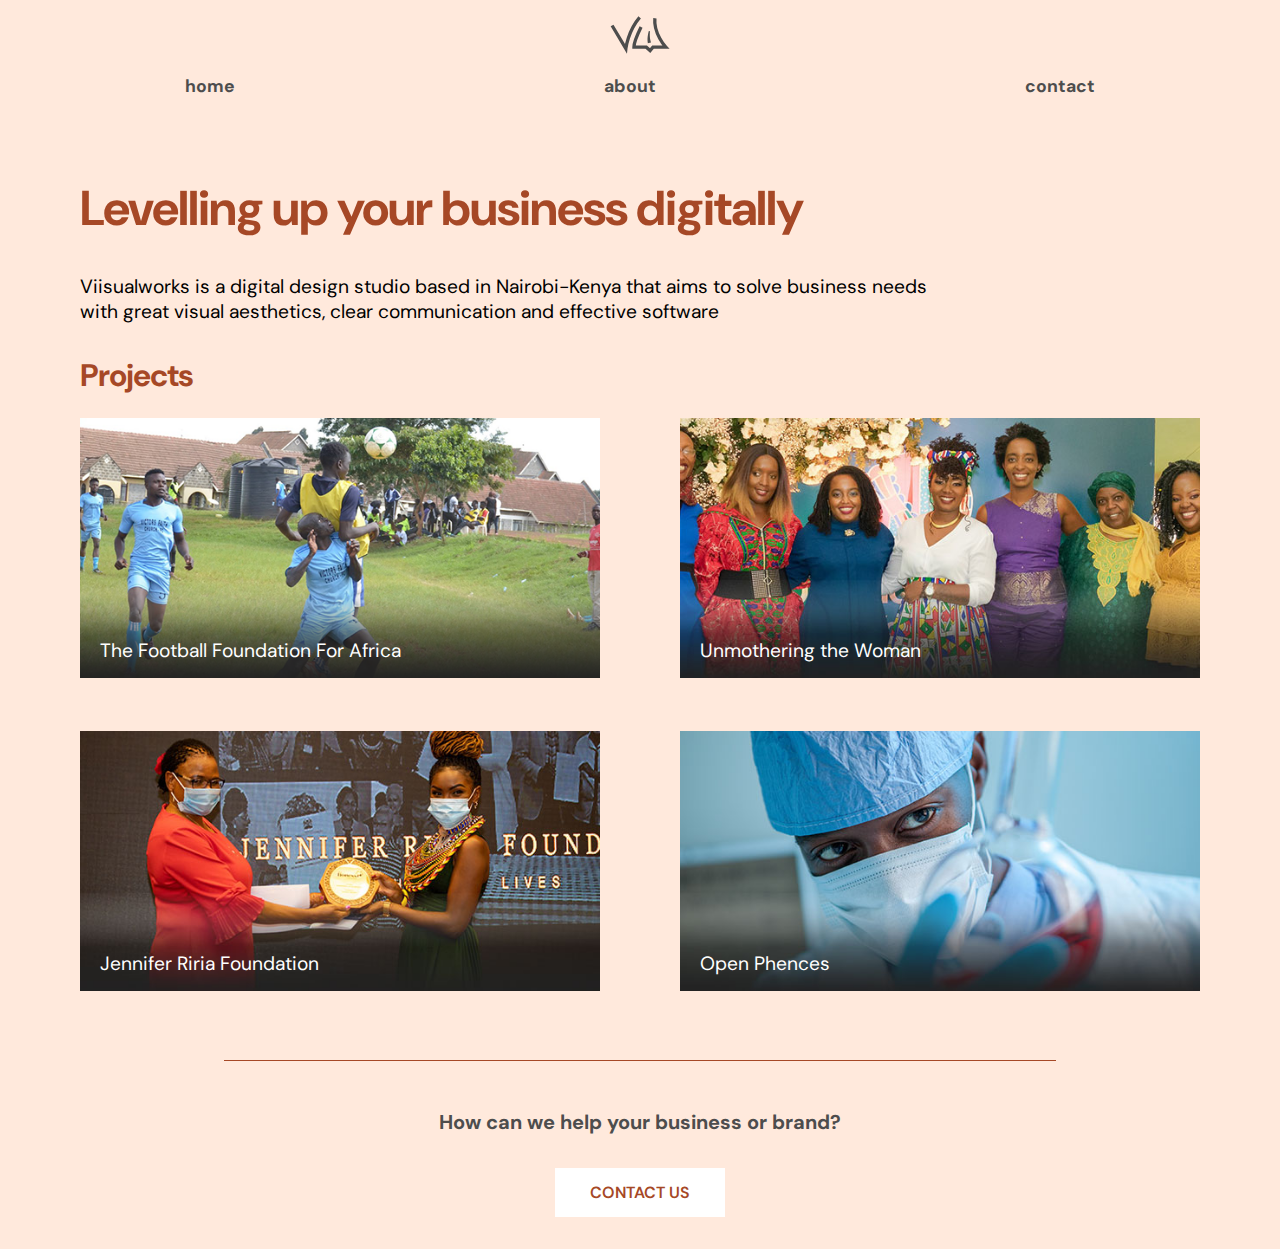
==== index.html @ 9aa3fa11 "add a htaccess file" ====
<!doctype html>
<html lang="en">

<head>
    <meta charset="utf-8">
    <meta name="viewport" content="width=device-width, initial-scale=1">
    <link rel="stylesheet" href="./styles.css">
    <link href="https://fonts.googleapis.com/css2?family=DM+Sans:wght@400;500;700&display=swap" rel="stylesheet">
    <link rel="apple-touch-icon" sizes="180x180" href="./assets/apple-touch-icon.png">
    <link rel="icon" type="image/png" sizes="32x32" href="./assets/favicon-32x32.png">
    <link rel="icon" type="image/png" sizes="16x16" href="./assets/favicon-16x16.png">
    <meta name="theme-color" content="#ffffff">
    <title> Viisualworks:: A Digital Creative Studio </title>
</head>

<body>
    <header>
        <a href="./index.html"><img src="./assets/logo.svg" alt="the main logo" class="main-logo"></a>
        <div class="menu-links">
            <a href="#">home</a>
            <a href="./about.html">about</a>
            <a href="./contact.html">contact</a>
        </div>
    </header>

    <div class="home-section">
        <div class="brief-info">
            <h1> Levelling up your business digitally </h1>
            <p> Viisualworks is a digital design studio based in Nairobi-Kenya that aims to solve business needs with
                great visual aesthetics, clear communication and effective software </p>
        </div>

        <div class="projects">
            <h3> Projects </h3>
            <div class="thumbnails">
                <a href="./football-foundation-for-africa.html">
                    <div>
                        <img src="./assets/ffa-thumbnail.png" alt="">
                        <p> The Football Foundation For Africa </p>
                    </div>
                </a>
                <a href="./unmothering-woman.html">
                    <div>
                        <img src="./assets/unmothering-thumbnail.jpg" alt="">
                        <p> Unmothering the Woman </p>
                    </div>
                </a>
                <a href="./jr-foundation.html">
                    <div>
                        <img src="./assets/jrf-thumbnail.jpg" alt="">
                        <p> Jennifer Riria Foundation </p>
                    </div>
                </a>
                <a href="./open-phences.html">
                    <div>
                        <img src="./assets/phences-thumbnail.jpg" alt="">
                        <p> Open Phences </p>
                    </div>
                </a>
            </div>
        </div>
    </div>


    <div class="main-separator"></div>

    <div class="help">
        <h5> How can we help your business or brand? </h5>
        <a href="./contact.html"> CONTACT US </a>
    </div>

    <script src="./scripts.js"></script>
</body>

</html>
---- styles.css ----
:root {
    --dark-grey: #4d4d4d;
    --cream: #FFE9DC;
    --brown: #A64826;
    --orange: #cd7a11;
}

html {
    font-size: 100%;
    /*16px*/
    margin: 0;
    font-family: 'DM Sans', sans-serif;
}

body {
    background-color: var(--cream);
    margin: 1em 0;
}

h1 {
    margin-top: 0;
    font-size: 3.052rem;
}

h2 {
    font-size: 2.441rem;
}

h3 {
    font-size: 1.953rem;
}

h4 {
    font-size: 1.563rem;
}

h5 {
    font-size: 1.25rem;
}

a,
a:hover {
    text-decoration: none;
}


header {
    text-align: center;
}

img.main-logo {
    width: 60px;
}

.menu-links {
    margin: 1em 0;
    display: flex;
    flex-direction: row;
    justify-content: space-around;
}

.menu-links a {
    text-decoration: none;
    color: var(--dark-grey);
    font-weight: bold;
    font-size: 1.1rem;
}

.home-section, .about-section {
    margin: 5em 5em 4em 5em;
}

.brief-info {
    max-width: 850px;
}

.brief-info h1,
.projects h3 {
    margin-bottom: .7em;
    color: var(--brown);
    letter-spacing: -1px;
}

.brief-info p {
    font-size: 1.2em;
}

.thumbnails {
    display: grid;
    grid-template-columns: 1fr 1fr;
    gap: 3em 5em;
}

.thumbnails a {
    display: inline-block;
}

.thumbnails div {
    position: relative;
    overflow: hidden;
}

.thumbnails img {
    -webkit-transform: scale(1);
	transform: scale(1);
	-webkit-transition: .3s ease-in-out;
	transition: .3s ease-in-out;
    width: 100%;
}

.thumbnails img:hover {
   	-webkit-transform: scale(1.1);
	transform: scale(1.1);
}

.thumbnails p {
    position: absolute;
    margin: 0;
    bottom: 20px;
    left: 20px;
    color: #fff;
    font-size: 1.2em;
}

/* ABOUT PAGE */
h3.our-belief,
h3.reach-out {
    max-width: 800px;
    margin: 2em auto;
    text-align: center;
    color: var(--brown);
}

.about-desc-1 {
    display: flex;
    flex-wrap: wrap-reverse;
    align-items: center;
    font-size: 1.2em;
}

.about-desc-1>div,
.about-desc-2>div {
    max-width: 600px;
    margin: 0 auto;
    padding: 1em 0;
}

.about-desc-1 img {
    width: 100%;
}

.about-desc-2 {
    display: flex;
    flex-wrap: wrap;
    align-items: center;
    font-size: 1.2em;
}

.services h4 {
    text-align: center;
    color: var(--dark-grey);
    margin: 2em 0;
}

.services>div {
    display: flex;
    justify-content: space-evenly;
    text-align: center;
}

.icons p {
    font-weight: 600;
    color: var(--dark-grey);
}

/* CASE STUDY PAGE */
.project-header {
    position: relative;
    text-align: center;
    margin: 4em 2em 2em;
}

.project-header img {
    width: 100%;
    min-height: 400px;
    object-fit: cover;
    transition: .3s ease-in-out;
}

.project-header:hover img{
    filter: brightness(.5);
}

.project-header h1 {
    position: absolute;
    top: 50%;
    right: 50%;
    transform: translate(50%, -50%);
    color: #fff;
}

.project-leads {
    display: flex;
    margin: 0 2em;
    justify-content: space-between;
}

.project-leads>div {
    margin-right: 2em;
}

.project-leads p {
    font-weight: bold;
}

.project-leads>div>p:first-child {
    margin-bottom: 0.5em;
}

.project-leads>div p:last-child {
    color: var(--orange);
    margin-top: 0;
}

.project-leads>div a {
    display: inline;
    color: var(--orange);
    font-weight: bold;
    border-bottom: 3px solid;
}

.project-brief,
.project-approach,
.graphic-services {
    max-width: 900px;
    margin: 2em;
}

.project-brief h3::after,
.project-approach h3::after,
.graphic-services h3::after {
    content: "";
    display: block;
    width: 70px;
    padding-top: 5px;
    border-bottom: 3px solid #000;
}

.project-brief p,
.project-approach p,
.graphic-services p {
    color: var(--brown);
    font-weight: 500;
}

.site-screenshots {
    display: flex;
    flex-wrap: wrap;
    justify-content: space-around;
}

.site-screenshots img {
    width: 100%;
    object-fit: contain;
    margin: 2em 0;
}

.mobile-mockups {
    text-align: center;
    margin: 5em auto;
    max-width: 800px;
}

.mobile-mockups img {
    width: 100%;
    object-fit: contain;
}

a.behance-link {
    color: var(--orange);
    border-bottom: 3px solid;
}

.ffa-graphics {
    margin: 2em 2em 4em;
}

.ffa-graphics .grid-sizer, .ffa-graphics .grid-item {
    width: 31%;
}

.grid-item{
    margin-bottom: 10px;
}

.ffa-graphics img{
    display: block;
    width: 100%;
}

/* CONTACT PAGE */
p.collab-call {
    text-align: center;
    margin-top: -2em;
    font-weight: 500;
    font-size: 1.1rem;
    color: var(--dark-grey);
}

.contact-block {
    display: grid;
    grid-template-columns: repeat(auto-fit, minmax(300px, 1fr));
    margin: 3em;
    align-items: center;
}

.contact-block>img {
    place-self: center;
    max-width: 100%;
}

.contact-block>div img {
    float: left;
}

.contact-details>div {
    margin: 3em 0;
}

.contact-details p {
    margin: 0.5em 1em;
    display: inline-block;
    font-weight: bold;
    color: #a64826;
    font-size: 1.1em;
}

.contact-block>div a {
    display: inline-block;
    margin: 0 1.3em;
    text-decoration: none;
    color: var(--brown);
    font-weight: 600;
    font-size: 1.1em;
    border-bottom: 2px solid #C97D61;
    padding-bottom: 0.3em;
}

/* FOOTER */
.main-separator {
    width: 65%;
    margin: 3em auto;
    height: 1px;
    background-color: var(--brown);
}

.help {
    margin-bottom: 2em;
}

.help a {
    text-align: center;
    display: block;
    text-decoration: none;
    color: var(--brown);
    background-color: #fff;
    width: 170px;
    padding: 14px 0;
    margin: 0 auto;
    font-weight: 600;
}

.help h5 {
    text-align: center;
    color: var(--dark-grey);
}

/* 
  ##Device = Tablets, Ipads (portrait)
  ##Screen = B/w 768px to 1024px
*/

@media (min-width: 768px) and (max-width: 1024px) {
    .home-section, .about-section {
        margin: 5em 2em 4em 2em;
    }

    .thumbnails{
        gap: 2em 2em;
    }

    .about-desc-1>div,
    .about-desc-2>div {
        max-width: 100%;
    }

    .contact-block {
        justify-items: center;
    }
}

/* 
  ##Device = Most of the Smartphones Mobiles (Portrait)
  ##Screen = B/w 320px to 479px
*/

@media (min-width: 320px) and (max-width: 480px) {
    .home-section, .about-section {
        margin: 3em 1em 3em 1em;
    }
    
    .thumbnails{
        grid-template-columns: 1fr;
        gap: 2em 2em;
    }

    .project-leads{
        overflow: scroll;
    }

    .project-leads>div {
        margin-right: 2em;
    }
  }
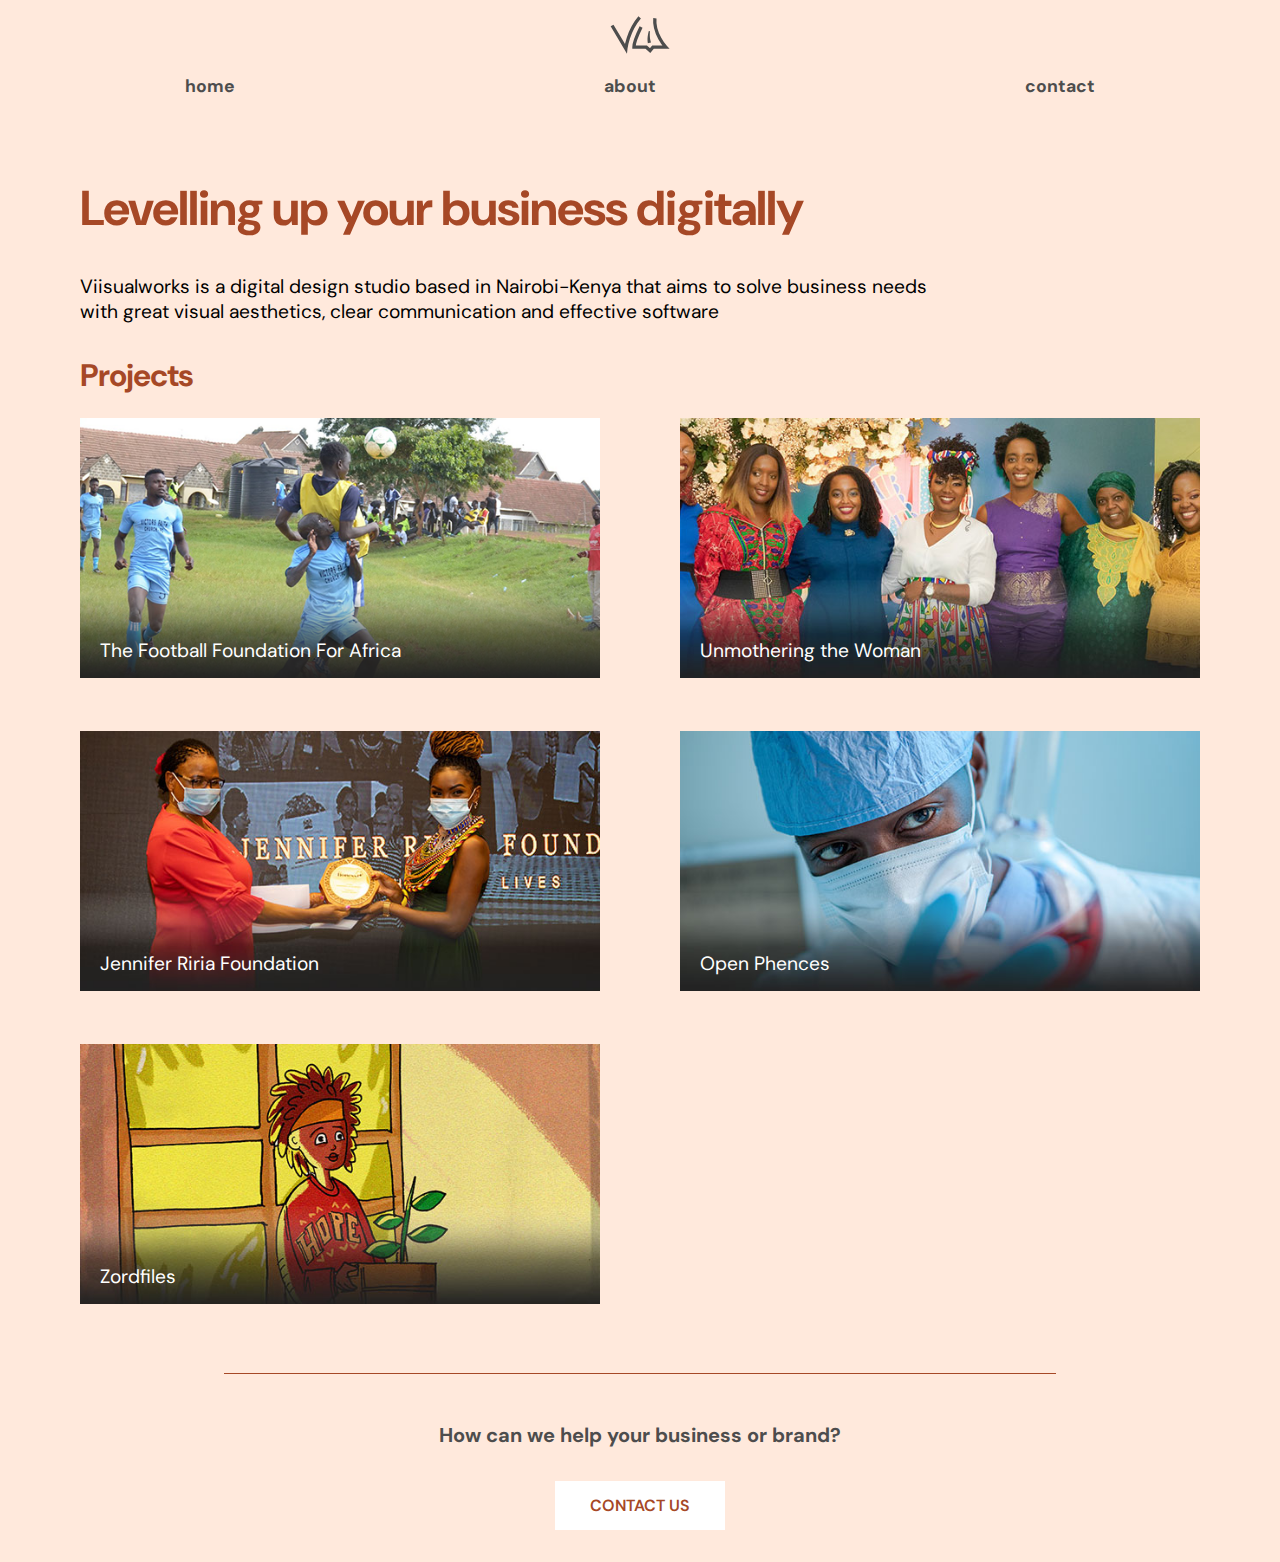
==== commit 9b4c3528: "add zordfiles project to homepage" ====
--- a/index.html
+++ b/index.html
@@ -15,11 +15,11 @@
 
 <body>
     <header>
-        <a href="./index.html"><img src="./assets/logo.svg" alt="the main logo" class="main-logo"></a>
+        <a href="/"><img src="./assets/logo.svg" alt="the main logo" class="main-logo"></a>
         <div class="menu-links">
-            <a href="#">home</a>
-            <a href="./about.html">about</a>
-            <a href="./contact.html">contact</a>
+            <a href="/">home</a>
+            <a href="./about">about</a>
+            <a href="./contact">contact</a>
         </div>
     </header>
 
@@ -33,28 +33,34 @@
         <div class="projects">
             <h3> Projects </h3>
             <div class="thumbnails">
-                <a href="./football-foundation-for-africa.html">
+                <a href="./football-foundation-for-africa">
                     <div>
                         <img src="./assets/ffa-thumbnail.png" alt="">
                         <p> The Football Foundation For Africa </p>
                     </div>
                 </a>
-                <a href="./unmothering-woman.html">
+                <a href="./unmothering-the-woman">
                     <div>
                         <img src="./assets/unmothering-thumbnail.jpg" alt="">
                         <p> Unmothering the Woman </p>
                     </div>
                 </a>
-                <a href="./jr-foundation.html">
+                <a href="./jr-foundation">
                     <div>
                         <img src="./assets/jrf-thumbnail.jpg" alt="">
                         <p> Jennifer Riria Foundation </p>
                     </div>
                 </a>
-                <a href="./open-phences.html">
+                <a href="./open-phences">
                     <div>
                         <img src="./assets/phences-thumbnail.jpg" alt="">
                         <p> Open Phences </p>
+                    </div>
+                </a>
+                <a href="https://zordfiles.com">
+                    <div>
+                        <img src="./assets/zordfiles-thumbnail.jpg" alt="">
+                        <p> Zordfiles </p>
                     </div>
                 </a>
             </div>
@@ -66,7 +72,7 @@
 
     <div class="help">
         <h5> How can we help your business or brand? </h5>
-        <a href="./contact.html"> CONTACT US </a>
+        <a href="./contact"> CONTACT US </a>
     </div>
 
     <script src="./scripts.js"></script>
--- a/styles.css
+++ b/styles.css
@@ -66,7 +66,8 @@
     font-size: 1.1rem;
 }
 
-.home-section, .about-section {
+.home-section,
+.about-section {
     margin: 5em 5em 4em 5em;
 }
 
@@ -102,15 +103,15 @@
 
 .thumbnails img {
     -webkit-transform: scale(1);
-	transform: scale(1);
-	-webkit-transition: .3s ease-in-out;
-	transition: .3s ease-in-out;
+    transform: scale(1);
+    -webkit-transition: .3s ease-in-out;
+    transition: .3s ease-in-out;
     width: 100%;
 }
 
 .thumbnails img:hover {
-   	-webkit-transform: scale(1.1);
-	transform: scale(1.1);
+    -webkit-transform: scale(1.1);
+    transform: scale(1.1);
 }
 
 .thumbnails p {
@@ -119,7 +120,6 @@
     bottom: 20px;
     left: 20px;
     color: #fff;
-    font-size: 1.2em;
 }
 
 /* ABOUT PAGE */
@@ -187,7 +187,7 @@
     transition: .3s ease-in-out;
 }
 
-.project-header:hover img{
+.project-header:hover img {
     filter: brightness(.5);
 }
 
@@ -202,7 +202,7 @@
 .project-leads {
     display: flex;
     margin: 0 2em;
-    justify-content: space-between;
+    justify-content: space-around;
 }
 
 .project-leads>div {
@@ -227,6 +227,7 @@
     color: var(--orange);
     font-weight: bold;
     border-bottom: 3px solid;
+    line-height: 1.5;
 }
 
 .project-brief,
@@ -285,15 +286,16 @@
     margin: 2em 2em 4em;
 }
 
-.ffa-graphics .grid-sizer, .ffa-graphics .grid-item {
+.ffa-graphics .grid-sizer,
+.ffa-graphics .grid-item {
     width: 31%;
 }
 
-.grid-item{
+.grid-item {
     margin-bottom: 10px;
 }
 
-.ffa-graphics img{
+.ffa-graphics img {
     display: block;
     width: 100%;
 }
@@ -376,16 +378,28 @@
 }
 
 /* 
+  ##Device = Laptops, Desktops
+*/
+
+@media (min-width: 1025px) {
+    .thumbnails p {
+        font-size: 1.2em;
+    }
+}
+
+/* 
   ##Device = Tablets, Ipads (portrait)
   ##Screen = B/w 768px to 1024px
 */
 
 @media (min-width: 768px) and (max-width: 1024px) {
-    .home-section, .about-section {
+
+    .home-section,
+    .about-section {
         margin: 5em 2em 4em 2em;
     }
 
-    .thumbnails{
+    .thumbnails {
         gap: 2em 2em;
     }
 
@@ -405,20 +419,27 @@
 */
 
 @media (min-width: 320px) and (max-width: 480px) {
-    .home-section, .about-section {
+
+    .home-section,
+    .about-section {
         margin: 3em 1em 3em 1em;
     }
-    
-    .thumbnails{
+
+    .thumbnails {
         grid-template-columns: 1fr;
         gap: 2em 2em;
     }
 
-    .project-leads{
+    .project-leads {
         overflow: scroll;
+        justify-content: space-between;
     }
 
     .project-leads>div {
         margin-right: 2em;
     }
-  }+
+    .project-leads>div>p:first-child {
+        height: 3em;
+    }
+}